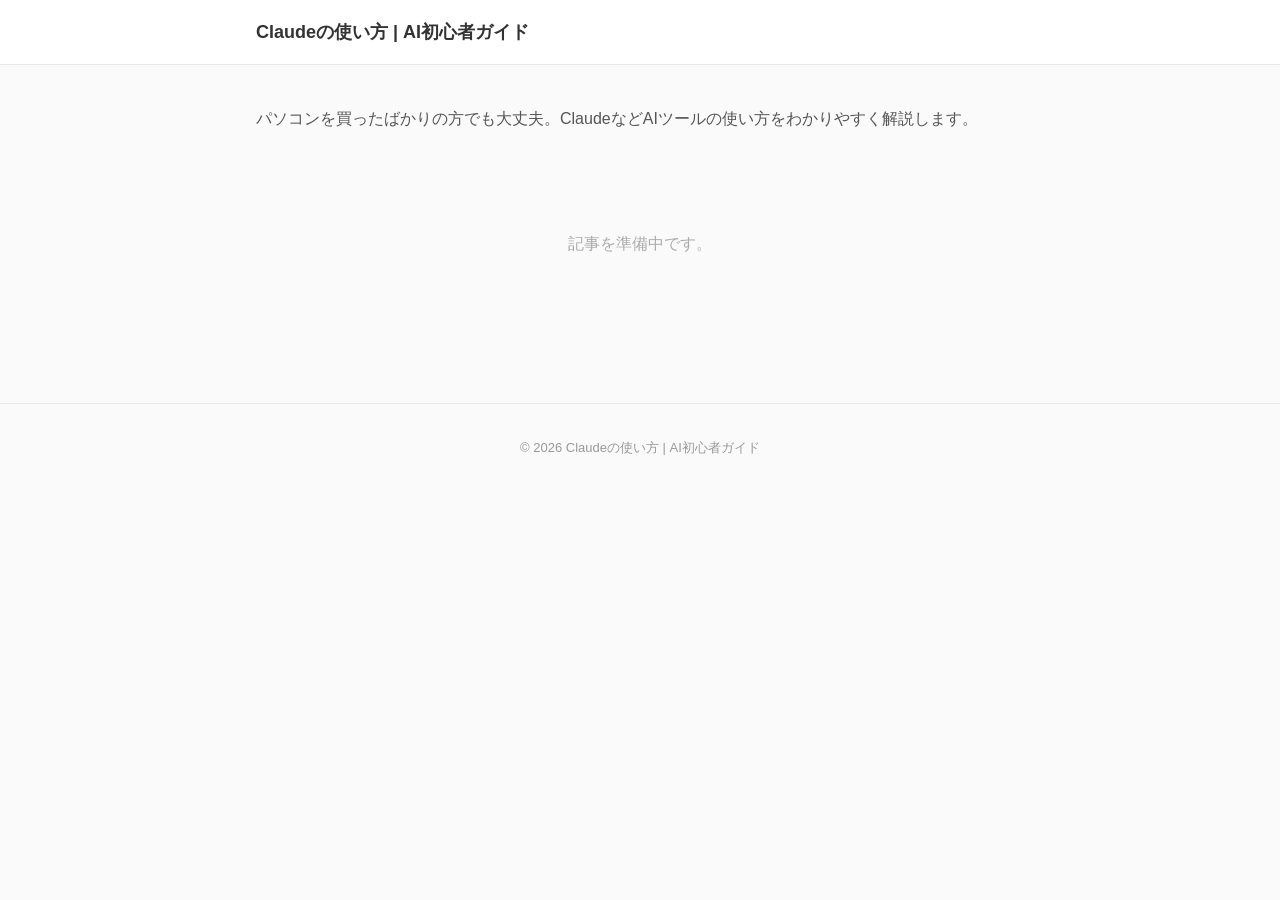
==== docs/index.html @ efa12c84 "いろいろ" ====
<!DOCTYPE html>
<html lang="ja">
<head>
  <meta charset="UTF-8">
  <meta name="viewport" content="width=device-width, initial-scale=1.0">
  <title>Claudeの使い方 | AI初心者ガイド</title>
  <meta name="description" content="昨日パソコンを買った人でもわかる、ClaudeとAIの使い方を解説します。">
  <link rel="stylesheet" href="style.css">
</head>
<body>
  <header>
    <div class="container">
      <h1><a href="index.html">Claudeの使い方 | AI初心者ガイド</a></h1>
    </div>
  </header>
  <main>
    <div class="container">
      <p style="color:#555;margin-bottom:32px;">
        パソコンを買ったばかりの方でも大丈夫。ClaudeなどAIツールの使い方をわかりやすく解説します。
      </p>
      <div class="article-list">
        <p style="text-align:center;padding:64px 0;color:#aaa;">記事を準備中です。</p>
      </div>
    </div>
  </main>
  <footer>
    <p>© 2026 Claudeの使い方 | AI初心者ガイド</p>
  </footer>
</body>
</html>
---- docs/style.css ----
* { box-sizing: border-box; margin: 0; padding: 0; }
body {
  font-family: "Hiragino Sans", "Noto Sans JP", sans-serif;
  font-size: 16px;
  line-height: 1.8;
  color: #333;
  background: #fafafa;
}
.container { max-width: 800px; margin: 0 auto; padding: 0 16px; }
header {
  background: #fff;
  border-bottom: 1px solid #e8e8e8;
  padding: 16px 0;
  position: sticky;
  top: 0;
  z-index: 10;
}
header .container { display: flex; align-items: center; gap: 16px; }
header h1 { font-size: 18px; }
header a { text-decoration: none; color: #333; }
main { padding: 40px 0 80px; }
footer { text-align: center; padding: 32px 0; color: #999; font-size: 13px; border-top: 1px solid #e8e8e8; }

/* 記事一覧 */
.article-list { display: flex; flex-direction: column; gap: 0; }
.article-card {
  background: #fff;
  border-bottom: 1px solid #eeeeee;
  padding: 24px 0;
  display: flex;
  justify-content: space-between;
  align-items: flex-start;
  gap: 16px;
}
.article-card h2 { font-size: 18px; margin-bottom: 8px; line-height: 1.5; }
.article-card h2 a { text-decoration: none; color: #222; }
.article-card h2 a:hover { color: #4a90e2; }
.article-meta { display: flex; gap: 8px; align-items: center; flex-wrap: wrap; margin-top: 8px; }
.article-summary { color: #666; font-size: 14px; margin-top: 6px; }
.tag {
  font-size: 11px;
  background: #f0f8ff;
  color: #4a90e2;
  padding: 2px 8px;
  border-radius: 99px;
}
.date { font-size: 12px; color: #aaa; }
.price-badge {
  background: #ff6b35;
  color: #fff;
  padding: 4px 12px;
  border-radius: 4px;
  font-size: 12px;
  font-weight: bold;
  white-space: nowrap;
  flex-shrink: 0;
}
.free-badge {
  background: #41c9b4;
  color: #fff;
  padding: 4px 12px;
  border-radius: 4px;
  font-size: 12px;
  font-weight: bold;
  white-space: nowrap;
  flex-shrink: 0;
}

/* 記事詳細 */
.article-header { margin-bottom: 32px; }
.article-header h1 { font-size: 26px; line-height: 1.5; margin-bottom: 16px; }
.article-body { background: #fff; padding: 32px; border-radius: 8px; }
.article-body h2 { font-size: 20px; margin: 32px 0 12px; padding-bottom: 8px; border-bottom: 2px solid #f0f0f0; }
.article-body h3 { font-size: 17px; margin: 24px 0 8px; }
.article-body p { margin-bottom: 16px; }
.article-body ul, .article-body ol { padding-left: 24px; margin-bottom: 16px; }
.article-body li { margin-bottom: 6px; }
.article-body strong { font-weight: bold; }
.article-body code {
  background: #f4f4f4;
  padding: 2px 6px;
  border-radius: 3px;
  font-family: monospace;
  font-size: 14px;
}
.paid-wall {
  background: #f9f9f9;
  border: 1px solid #e8e8e8;
  border-radius: 8px;
  padding: 40px 32px;
  text-align: center;
  margin-top: 48px;
}
.paid-wall h3 { font-size: 18px; margin-bottom: 12px; }
.paid-wall p { color: #666; font-size: 14px; margin-bottom: 24px; }
.btn-note {
  display: inline-block;
  background: #41c9b4;
  color: #fff;
  padding: 12px 32px;
  border-radius: 4px;
  text-decoration: none;
  font-weight: bold;
  font-size: 15px;
}
.btn-note:hover { opacity: 0.85; }
.breadcrumb { font-size: 13px; color: #999; margin-bottom: 24px; }
.breadcrumb a { color: #4a90e2; text-decoration: none; }
.back-link { margin-top: 48px; }
.back-link a { color: #4a90e2; text-decoration: none; font-size: 14px; }
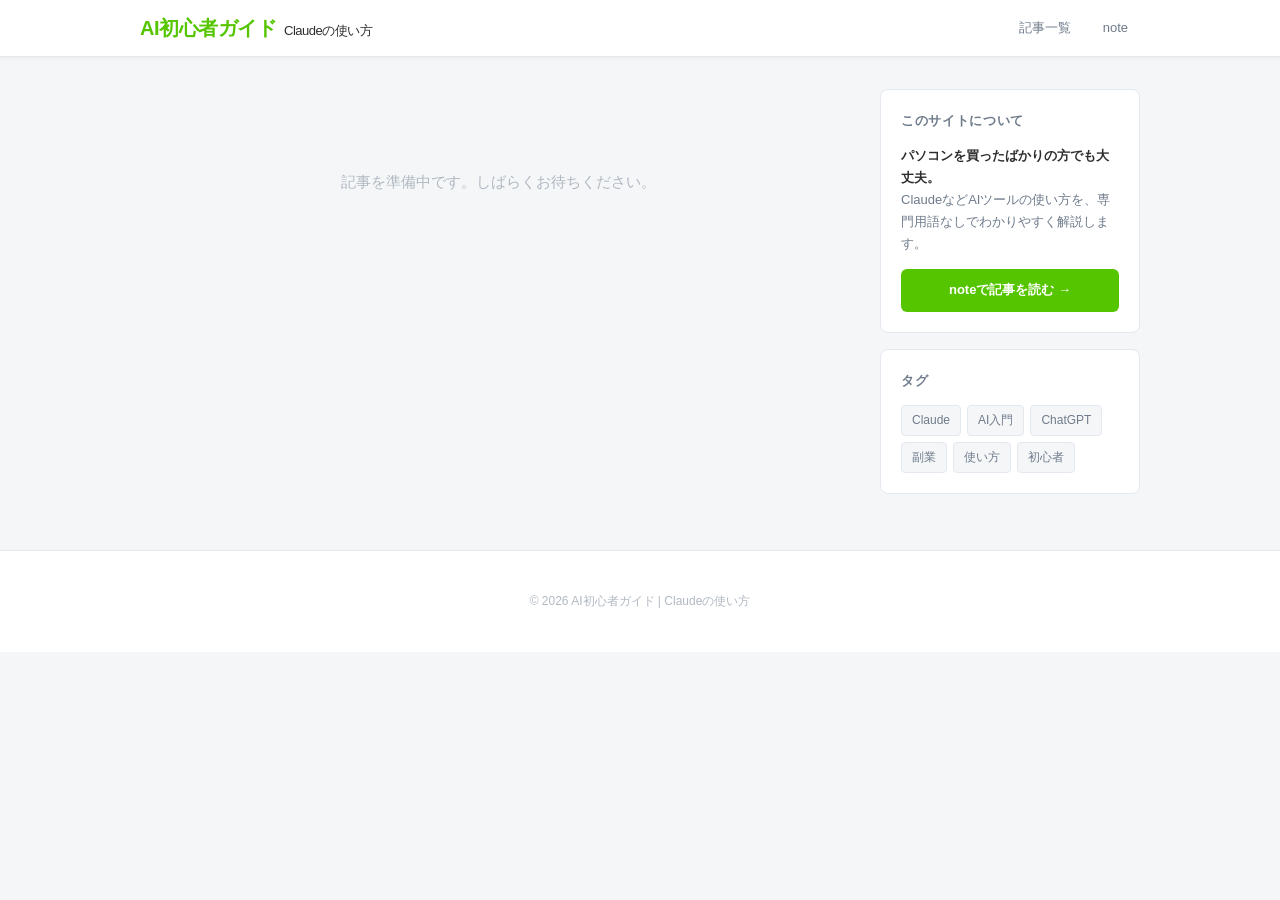
==== commit 1a11fe48: "Redesign UI: Qiita-style with sidebar, green theme, card layout" ====
--- a/docs/index.html
+++ b/docs/index.html
@@ -3,28 +3,48 @@
 <head>
   <meta charset="UTF-8">
   <meta name="viewport" content="width=device-width, initial-scale=1.0">
-  <title>Claudeの使い方 | AI初心者ガイド</title>
-  <meta name="description" content="昨日パソコンを買った人でもわかる、ClaudeとAIの使い方を解説します。">
+  <title>AI初心者ガイド | Claudeの使い方</title>
+  <meta name="description" content="パソコンを買ったばかりの方でもわかる。ClaudeなどAIツールの使い方を解説します。">
   <link rel="stylesheet" href="style.css">
 </head>
 <body>
   <header>
-    <div class="container">
-      <h1><a href="index.html">Claudeの使い方 | AI初心者ガイド</a></h1>
+  <div class="header-inner">
+    <a class="logo" href="index.html">AI初心者ガイド<span>Claudeの使い方</span></a>
+    <nav class="header-nav">
+      <a href="index.html">記事一覧</a>
+      <a href="https://note.com" target="_blank" rel="noopener">note</a>
+    </nav>
+  </div>
+</header>
+  <div class="layout">
+    <main>
+      <div class="article-list">
+        <div class="empty-state"><p>記事を準備中です。しばらくお待ちください。</p></div>
+      </div>
+    </main>
+    <aside class="sidebar">
+  <div class="sidebar-box">
+    <h3>このサイトについて</h3>
+    <p class="about-text">
+      <strong>パソコンを買ったばかりの方でも大丈夫。</strong><br>
+      ClaudeなどAIツールの使い方を、専門用語なしでわかりやすく解説します。
+    </p>
+    <a class="btn-note" href="https://note.com" target="_blank" rel="noopener">noteで記事を読む →</a>
+  </div>
+  <div class="sidebar-box">
+    <h3>タグ</h3>
+    <div class="sidebar-tags">
+      <a class="sidebar-tag" href="#">Claude</a>
+      <a class="sidebar-tag" href="#">AI入門</a>
+      <a class="sidebar-tag" href="#">ChatGPT</a>
+      <a class="sidebar-tag" href="#">副業</a>
+      <a class="sidebar-tag" href="#">使い方</a>
+      <a class="sidebar-tag" href="#">初心者</a>
     </div>
-  </header>
-  <main>
-    <div class="container">
-      <p style="color:#555;margin-bottom:32px;">
-        パソコンを買ったばかりの方でも大丈夫。ClaudeなどAIツールの使い方をわかりやすく解説します。
-      </p>
-      <div class="article-list">
-        <p style="text-align:center;padding:64px 0;color:#aaa;">記事を準備中です。</p>
-      </div>
-    </div>
-  </main>
-  <footer>
-    <p>© 2026 Claudeの使い方 | AI初心者ガイド</p>
-  </footer>
+  </div>
+</aside>
+  </div>
+  <footer><p>© 2026 AI初心者ガイド | Claudeの使い方</p></footer>
 </body>
 </html>
--- a/docs/style.css
+++ b/docs/style.css
@@ -1,111 +1,214 @@
 
 * { box-sizing: border-box; margin: 0; padding: 0; }
+:root {
+  --green: #55c500;
+  --green-dark: #3d9400;
+  --text: #2d2d2d;
+  --text-sub: #6f7b8b;
+  --border: #e4e9f0;
+  --bg: #f4f6f8;
+  --white: #fff;
+  --tag-bg: #e9f7e0;
+  --tag-color: #3d9400;
+}
 body {
-  font-family: "Hiragino Sans", "Noto Sans JP", sans-serif;
-  font-size: 16px;
-  line-height: 1.8;
-  color: #333;
-  background: #fafafa;
-}
-.container { max-width: 800px; margin: 0 auto; padding: 0 16px; }
+  font-family: "Hiragino Sans", "Noto Sans JP", "Helvetica Neue", sans-serif;
+  font-size: 15px;
+  line-height: 1.75;
+  color: var(--text);
+  background: var(--bg);
+}
+a { text-decoration: none; color: inherit; }
+
+/* ヘッダー */
 header {
-  background: #fff;
-  border-bottom: 1px solid #e8e8e8;
-  padding: 16px 0;
+  background: var(--white);
+  border-bottom: 1px solid var(--border);
   position: sticky;
   top: 0;
-  z-index: 10;
-}
-header .container { display: flex; align-items: center; gap: 16px; }
-header h1 { font-size: 18px; }
-header a { text-decoration: none; color: #333; }
-main { padding: 40px 0 80px; }
-footer { text-align: center; padding: 32px 0; color: #999; font-size: 13px; border-top: 1px solid #e8e8e8; }
-
-/* 記事一覧 */
-.article-list { display: flex; flex-direction: column; gap: 0; }
+  z-index: 100;
+  box-shadow: 0 1px 4px rgba(0,0,0,.05);
+}
+.header-inner {
+  max-width: 1040px;
+  margin: 0 auto;
+  padding: 0 20px;
+  height: 56px;
+  display: flex;
+  align-items: center;
+  gap: 12px;
+}
+.logo {
+  font-size: 20px;
+  font-weight: 700;
+  color: var(--green);
+  letter-spacing: -.5px;
+  white-space: nowrap;
+}
+.logo span { color: var(--text); font-weight: 400; font-size: 13px; margin-left: 8px; }
+.header-nav { margin-left: auto; display: flex; gap: 8px; align-items: center; }
+.header-nav a {
+  font-size: 13px;
+  color: var(--text-sub);
+  padding: 6px 12px;
+  border-radius: 4px;
+  transition: background .15s;
+}
+.header-nav a:hover { background: var(--bg); color: var(--text); }
+
+/* レイアウト */
+.layout {
+  max-width: 1040px;
+  margin: 32px auto;
+  padding: 0 20px;
+  display: grid;
+  grid-template-columns: 1fr 260px;
+  gap: 24px;
+  align-items: start;
+}
+@media (max-width: 768px) {
+  .layout { grid-template-columns: 1fr; }
+  .sidebar { display: none; }
+}
+
+/* 記事カード */
+.article-list { display: flex; flex-direction: column; gap: 12px; }
 .article-card {
-  background: #fff;
-  border-bottom: 1px solid #eeeeee;
-  padding: 24px 0;
-  display: flex;
-  justify-content: space-between;
-  align-items: flex-start;
-  gap: 16px;
-}
-.article-card h2 { font-size: 18px; margin-bottom: 8px; line-height: 1.5; }
-.article-card h2 a { text-decoration: none; color: #222; }
-.article-card h2 a:hover { color: #4a90e2; }
-.article-meta { display: flex; gap: 8px; align-items: center; flex-wrap: wrap; margin-top: 8px; }
-.article-summary { color: #666; font-size: 14px; margin-top: 6px; }
+  background: var(--white);
+  border-radius: 8px;
+  border: 1px solid var(--border);
+  padding: 20px 24px;
+  transition: box-shadow .15s;
+}
+.article-card:hover { box-shadow: 0 4px 16px rgba(0,0,0,.08); }
+.card-tags { display: flex; gap: 6px; flex-wrap: wrap; margin-bottom: 10px; }
 .tag {
   font-size: 11px;
-  background: #f0f8ff;
-  color: #4a90e2;
-  padding: 2px 8px;
+  background: var(--tag-bg);
+  color: var(--tag-color);
+  padding: 2px 10px;
   border-radius: 99px;
-}
-.date { font-size: 12px; color: #aaa; }
+  font-weight: 600;
+  letter-spacing: .02em;
+}
+.article-card h2 { font-size: 17px; font-weight: 700; line-height: 1.5; margin-bottom: 8px; }
+.article-card h2 a:hover { color: var(--green); }
+.article-summary { font-size: 13px; color: var(--text-sub); line-height: 1.7; margin-bottom: 14px; display: -webkit-box; -webkit-line-clamp: 2; -webkit-box-orient: vertical; overflow: hidden; }
+.card-footer { display: flex; align-items: center; justify-content: space-between; }
+.card-meta { display: flex; align-items: center; gap: 12px; }
+.date { font-size: 12px; color: #b0b8c1; }
+.card-stats { display: flex; gap: 12px; }
+.stat { font-size: 12px; color: var(--text-sub); display: flex; align-items: center; gap: 4px; }
+.stat svg { width: 14px; height: 14px; fill: currentColor; opacity: .6; }
 .price-badge {
-  background: #ff6b35;
+  font-size: 11px; font-weight: 700;
+  background: #fff3f0; color: #e05a00;
+  padding: 3px 10px; border-radius: 4px;
+  border: 1px solid #ffd4bc;
+}
+.free-badge {
+  font-size: 11px; font-weight: 700;
+  background: #f0fbf5; color: var(--green-dark);
+  padding: 3px 10px; border-radius: 4px;
+  border: 1px solid #b8e6c8;
+}
+
+/* サイドバー */
+.sidebar { position: sticky; top: 76px; }
+.sidebar-box {
+  background: var(--white);
+  border: 1px solid var(--border);
+  border-radius: 8px;
+  padding: 20px;
+  margin-bottom: 16px;
+}
+.sidebar-box h3 { font-size: 13px; font-weight: 700; color: var(--text-sub); margin-bottom: 12px; text-transform: uppercase; letter-spacing: .05em; }
+.sidebar-tags { display: flex; flex-wrap: wrap; gap: 6px; }
+.sidebar-tag {
+  font-size: 12px;
+  background: var(--bg);
+  color: var(--text-sub);
+  padding: 4px 10px;
+  border-radius: 4px;
+  border: 1px solid var(--border);
+  transition: all .15s;
+}
+.sidebar-tag:hover { background: var(--tag-bg); color: var(--tag-color); border-color: #b8e6c8; }
+.about-text { font-size: 13px; color: var(--text-sub); line-height: 1.7; }
+.about-text strong { color: var(--text); }
+.btn-note {
+  display: block;
+  text-align: center;
+  background: var(--green);
   color: #fff;
-  padding: 4px 12px;
-  border-radius: 4px;
-  font-size: 12px;
-  font-weight: bold;
-  white-space: nowrap;
-  flex-shrink: 0;
-}
-.free-badge {
-  background: #41c9b4;
-  color: #fff;
-  padding: 4px 12px;
-  border-radius: 4px;
-  font-size: 12px;
-  font-weight: bold;
-  white-space: nowrap;
-  flex-shrink: 0;
-}
+  padding: 10px 16px;
+  border-radius: 6px;
+  font-size: 13px;
+  font-weight: 700;
+  margin-top: 14px;
+  transition: background .15s;
+}
+.btn-note:hover { background: var(--green-dark); }
 
 /* 記事詳細 */
-.article-header { margin-bottom: 32px; }
-.article-header h1 { font-size: 26px; line-height: 1.5; margin-bottom: 16px; }
-.article-body { background: #fff; padding: 32px; border-radius: 8px; }
-.article-body h2 { font-size: 20px; margin: 32px 0 12px; padding-bottom: 8px; border-bottom: 2px solid #f0f0f0; }
-.article-body h3 { font-size: 17px; margin: 24px 0 8px; }
-.article-body p { margin-bottom: 16px; }
-.article-body ul, .article-body ol { padding-left: 24px; margin-bottom: 16px; }
-.article-body li { margin-bottom: 6px; }
-.article-body strong { font-weight: bold; }
-.article-body code {
-  background: #f4f4f4;
-  padding: 2px 6px;
-  border-radius: 3px;
-  font-family: monospace;
-  font-size: 14px;
-}
+.article-detail-layout {
+  max-width: 1040px;
+  margin: 32px auto;
+  padding: 0 20px;
+  display: grid;
+  grid-template-columns: 1fr 260px;
+  gap: 24px;
+  align-items: start;
+}
+@media (max-width: 768px) { .article-detail-layout { grid-template-columns: 1fr; } }
+.article-detail-main {}
+.article-header-card {
+  background: var(--white);
+  border: 1px solid var(--border);
+  border-radius: 8px;
+  padding: 32px 40px 24px;
+  margin-bottom: 16px;
+}
+.article-header-card .card-tags { margin-bottom: 14px; }
+.article-header-card h1 { font-size: 26px; font-weight: 700; line-height: 1.5; margin-bottom: 16px; }
+.article-header-card .card-meta { display: flex; gap: 16px; align-items: center; }
+.article-body {
+  background: var(--white);
+  border: 1px solid var(--border);
+  border-radius: 8px;
+  padding: 40px;
+}
+.article-body h2 { font-size: 20px; font-weight: 700; margin: 36px 0 14px; padding: 12px 16px; background: #f6fff0; border-left: 4px solid var(--green); border-radius: 0 4px 4px 0; }
+.article-body h3 { font-size: 17px; font-weight: 700; margin: 28px 0 10px; color: var(--text); }
+.article-body p { margin-bottom: 18px; }
+.article-body ul, .article-body ol { padding-left: 24px; margin-bottom: 18px; }
+.article-body li { margin-bottom: 8px; }
+.article-body strong { font-weight: 700; color: #1a1a1a; }
+.article-body code { background: #f0f4f8; padding: 2px 7px; border-radius: 4px; font-family: "SFMono-Regular", Consolas, monospace; font-size: 13px; color: #d6336c; }
+.article-body pre { background: #1e2433; border-radius: 8px; padding: 20px 24px; margin-bottom: 18px; overflow-x: auto; }
+.article-body pre code { background: none; color: #e2e8f0; font-size: 13px; padding: 0; }
 .paid-wall {
-  background: #f9f9f9;
-  border: 1px solid #e8e8e8;
-  border-radius: 8px;
-  padding: 40px 32px;
+  background: linear-gradient(135deg, #f6fff0, #e9f7e0);
+  border: 1px solid #b8e6c8;
+  border-radius: 8px;
+  padding: 48px 40px;
   text-align: center;
   margin-top: 48px;
 }
-.paid-wall h3 { font-size: 18px; margin-bottom: 12px; }
-.paid-wall p { color: #666; font-size: 14px; margin-bottom: 24px; }
-.btn-note {
-  display: inline-block;
-  background: #41c9b4;
-  color: #fff;
-  padding: 12px 32px;
-  border-radius: 4px;
-  text-decoration: none;
-  font-weight: bold;
-  font-size: 15px;
-}
-.btn-note:hover { opacity: 0.85; }
-.breadcrumb { font-size: 13px; color: #999; margin-bottom: 24px; }
-.breadcrumb a { color: #4a90e2; text-decoration: none; }
-.back-link { margin-top: 48px; }
-.back-link a { color: #4a90e2; text-decoration: none; font-size: 14px; }
+.paid-wall h3 { font-size: 20px; font-weight: 700; margin-bottom: 10px; }
+.paid-wall p { color: var(--text-sub); font-size: 14px; margin-bottom: 24px; }
+
+/* フッター */
+footer { text-align: center; padding: 40px 0; color: #b0b8c1; font-size: 12px; border-top: 1px solid var(--border); background: var(--white); margin-top: 40px; }
+
+/* パンくず */
+.breadcrumb { font-size: 13px; color: var(--text-sub); margin-bottom: 20px; }
+.breadcrumb a { color: var(--green-dark); }
+.breadcrumb a:hover { text-decoration: underline; }
+.back-link { margin-top: 24px; }
+.back-link a { color: var(--green-dark); font-size: 14px; display: inline-flex; align-items: center; gap: 4px; }
+.back-link a:hover { text-decoration: underline; }
+
+/* 空状態 */
+.empty-state { text-align: center; padding: 80px 0; color: #b0b8c1; }
+.empty-state p { font-size: 15px; }
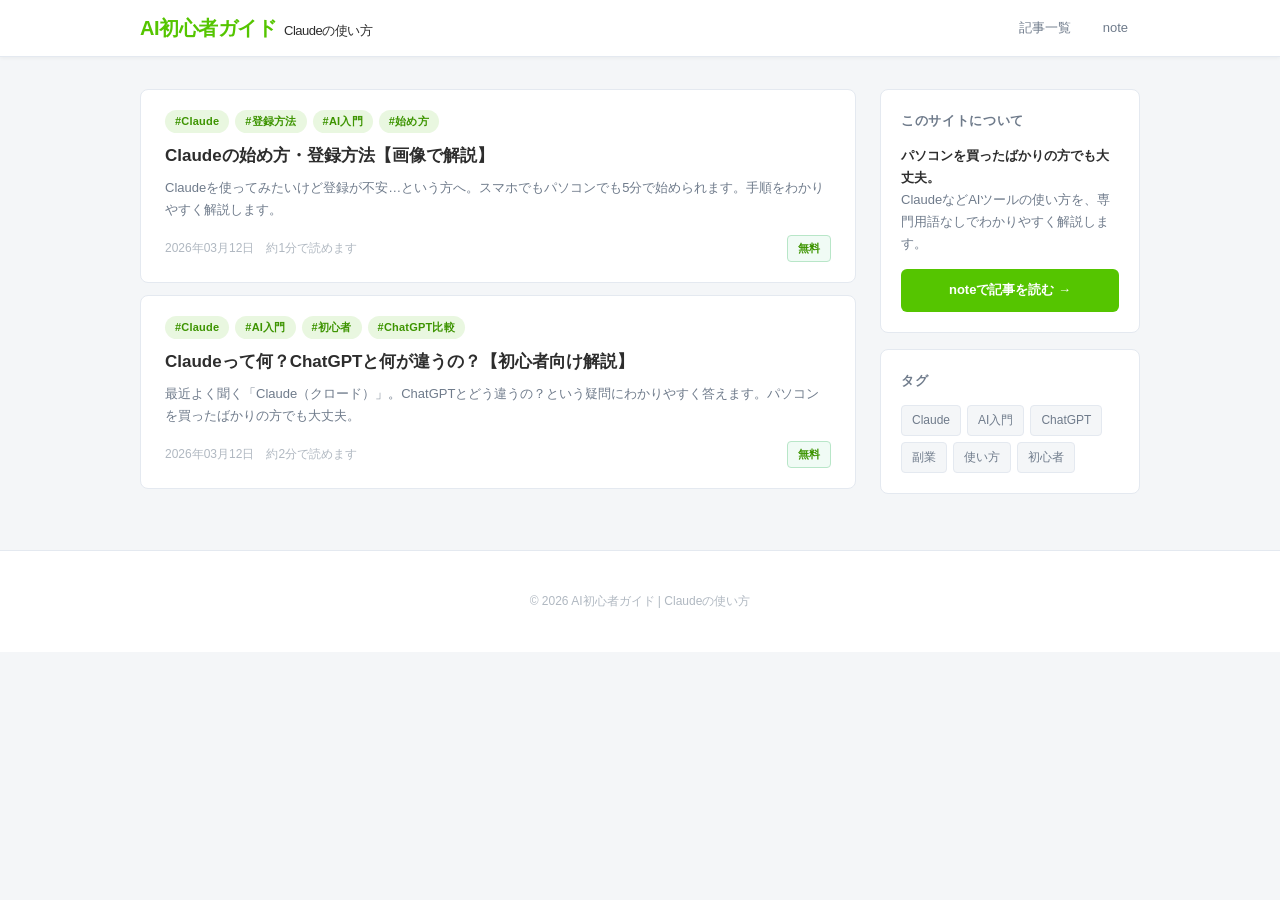
==== commit 8e39b2e5: "Add 2 test articles and update UI" ====
--- a/docs/index.html
+++ b/docs/index.html
@@ -20,7 +20,35 @@
   <div class="layout">
     <main>
       <div class="article-list">
-        <div class="empty-state"><p>記事を準備中です。しばらくお待ちください。</p></div>
+        
+<div class="article-card">
+  <div class="card-tags"><span class="tag">#Claude</span><span class="tag">#登録方法</span><span class="tag">#AI入門</span><span class="tag">#始め方</span></div>
+  <h2><a href="articles/20260312_Claude______2.html">Claudeの始め方・登録方法【画像で解説】</a></h2>
+  <p class="article-summary">Claudeを使ってみたいけど登録が不安…という方へ。スマホでもパソコンでも5分で始められます。手順をわかりやすく解説します。</p>
+  <div class="card-footer">
+    <div class="card-meta">
+      <span class="date">2026年03月12日</span>
+      <span class="date">約1分で読めます</span>
+    </div>
+    <div class="card-stats">
+      <span class="free-badge">無料</span>
+    </div>
+  </div>
+</div>
+<div class="article-card">
+  <div class="card-tags"><span class="tag">#Claude</span><span class="tag">#AI入門</span><span class="tag">#初心者</span><span class="tag">#ChatGPT比較</span></div>
+  <h2><a href="articles/20260312_Claude_____.html">Claudeって何？ChatGPTと何が違うの？【初心者向け解説】</a></h2>
+  <p class="article-summary">最近よく聞く「Claude（クロード）」。ChatGPTとどう違うの？という疑問にわかりやすく答えます。パソコンを買ったばかりの方でも大丈夫。</p>
+  <div class="card-footer">
+    <div class="card-meta">
+      <span class="date">2026年03月12日</span>
+      <span class="date">約2分で読めます</span>
+    </div>
+    <div class="card-stats">
+      <span class="free-badge">無料</span>
+    </div>
+  </div>
+</div>
       </div>
     </main>
     <aside class="sidebar">
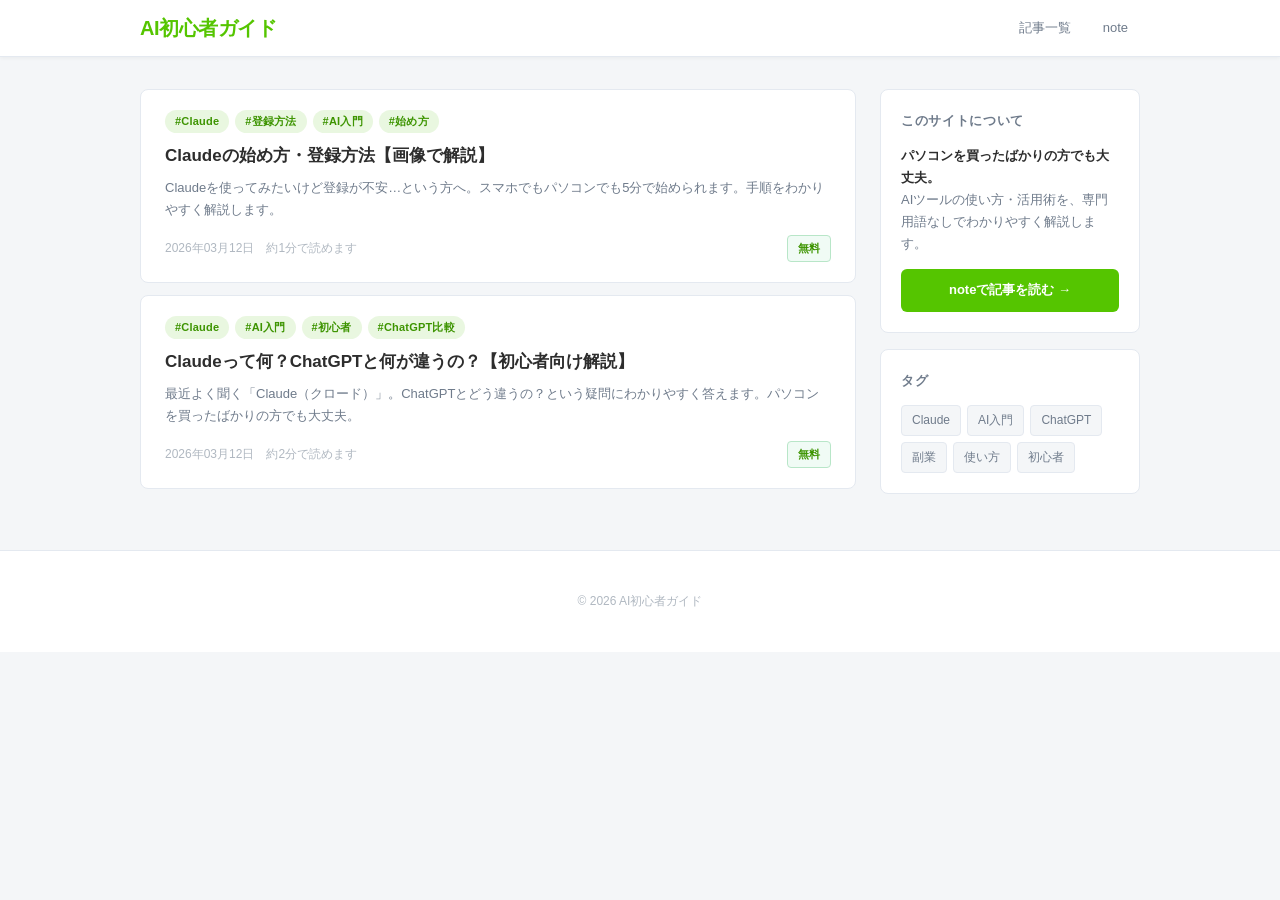
==== commit 9063255e: "Remove Claude-specific branding, rename to AI初心者ガイド" ====
--- a/docs/index.html
+++ b/docs/index.html
@@ -3,14 +3,14 @@
 <head>
   <meta charset="UTF-8">
   <meta name="viewport" content="width=device-width, initial-scale=1.0">
-  <title>AI初心者ガイド | Claudeの使い方</title>
-  <meta name="description" content="パソコンを買ったばかりの方でもわかる。ClaudeなどAIツールの使い方を解説します。">
+  <title>AI初心者ガイド</title>
+  <meta name="description" content="パソコンを買ったばかりの方でもわかる。AIツールの使い方をわかりやすく解説します。">
   <link rel="stylesheet" href="style.css">
 </head>
 <body>
   <header>
   <div class="header-inner">
-    <a class="logo" href="index.html">AI初心者ガイド<span>Claudeの使い方</span></a>
+    <a class="logo" href="index.html">AI初心者ガイド</a>
     <nav class="header-nav">
       <a href="index.html">記事一覧</a>
       <a href="https://note.com" target="_blank" rel="noopener">note</a>
@@ -56,7 +56,7 @@
     <h3>このサイトについて</h3>
     <p class="about-text">
       <strong>パソコンを買ったばかりの方でも大丈夫。</strong><br>
-      ClaudeなどAIツールの使い方を、専門用語なしでわかりやすく解説します。
+      AIツールの使い方・活用術を、専門用語なしでわかりやすく解説します。
     </p>
     <a class="btn-note" href="https://note.com" target="_blank" rel="noopener">noteで記事を読む →</a>
   </div>
@@ -73,6 +73,6 @@
   </div>
 </aside>
   </div>
-  <footer><p>© 2026 AI初心者ガイド | Claudeの使い方</p></footer>
+  <footer><p>© 2026 AI初心者ガイド</p></footer>
 </body>
 </html>
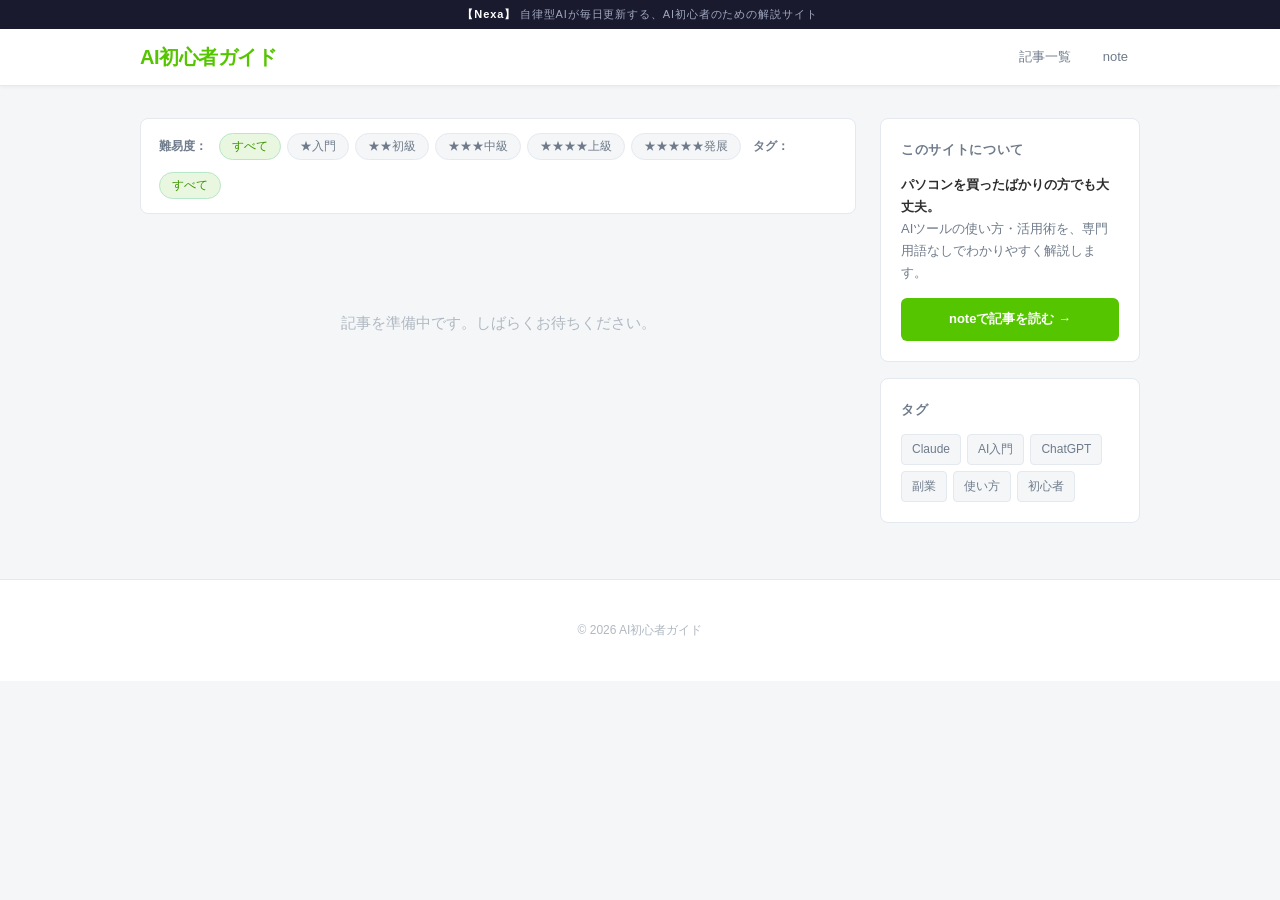
==== commit 26c0920f: "検索SEO" ====
--- a/docs/index.html
+++ b/docs/index.html
@@ -3,52 +3,56 @@
 <head>
   <meta charset="UTF-8">
   <meta name="viewport" content="width=device-width, initial-scale=1.0">
-  <title>AI初心者ガイド</title>
-  <meta name="description" content="パソコンを買ったばかりの方でもわかる。AIツールの使い方をわかりやすく解説します。">
+  <title>AI初心者ガイド | AIツールの使い方をわかりやすく解説</title>
+  <meta name="description" content="パソコンを買ったばかりの方でもわかる。Claude・ChatGPT・GeminiなどのAIツールの使い方をわかりやすく解説します。">
+  <meta name="keywords" content="AI初心者, 人工知能 使い方, Claude, ChatGPT, 生成AI, AI活用術, プロンプト入門, 副業 AI">
+  <link rel="canonical" href="https://nexa.nexaworks-jp.workers.dev/index.html">
+  <!-- OGP -->
+  <meta property="og:type" content="website">
+  <meta property="og:title" content="AI初心者ガイド | AIツールの使い方をわかりやすく解説">
+  <meta property="og:description" content="パソコンを買ったばかりの方でもわかる。Claude・ChatGPT・GeminiなどのAIツールの使い方をわかりやすく解説します。">
+  <meta property="og:url" content="https://nexa.nexaworks-jp.workers.dev/index.html">
+  <meta property="og:site_name" content="AI初心者ガイド">
+  <meta property="og:locale" content="ja_JP">
+  <!-- Twitter Card -->
+  <meta name="twitter:card" content="summary">
+  <meta name="twitter:title" content="AI初心者ガイド">
+  <meta name="twitter:description" content="パソコンを買ったばかりの方でもわかる。Claude・ChatGPT・GeminiなどのAIツールの使い方をわかりやすく解説します。">
+  <!-- JSON-LD -->
+  <script type="application/ld+json">{"@context": "https://schema.org", "@type": "WebSite", "name": "AI初心者ガイド", "url": "https://nexa.nexaworks-jp.workers.dev", "description": "パソコンを買ったばかりの方でもわかる。Claude・ChatGPT・GeminiなどのAIツールの使い方をわかりやすく解説します。", "inLanguage": "ja", "potentialAction": {"@type": "SearchAction", "target": "https://nexa.nexaworks-jp.workers.dev/index.html?q={search_term_string}", "query-input": "required name=search_term_string"}}</script>
   <link rel="stylesheet" href="style.css">
 </head>
 <body>
-  <header>
+  <div class="nexa-banner"><strong>【Nexa】</strong> 自律型AIが毎日更新する、AI初心者のための解説サイト</div>
+<header>
   <div class="header-inner">
     <a class="logo" href="index.html">AI初心者ガイド</a>
     <nav class="header-nav">
       <a href="index.html">記事一覧</a>
-      <a href="https://note.com" target="_blank" rel="noopener">note</a>
+      <a href="https://note.com/youth_waster" target="_blank" rel="noopener">note</a>
     </nav>
   </div>
 </header>
   <div class="layout">
     <main>
-      <div class="article-list">
-        
-<div class="article-card">
-  <div class="card-tags"><span class="tag">#Claude</span><span class="tag">#登録方法</span><span class="tag">#AI入門</span><span class="tag">#始め方</span></div>
-  <h2><a href="articles/20260312_Claude______2.html">Claudeの始め方・登録方法【画像で解説】</a></h2>
-  <p class="article-summary">Claudeを使ってみたいけど登録が不安…という方へ。スマホでもパソコンでも5分で始められます。手順をわかりやすく解説します。</p>
-  <div class="card-footer">
-    <div class="card-meta">
-      <span class="date">2026年03月12日</span>
-      <span class="date">約1分で読めます</span>
-    </div>
-    <div class="card-stats">
-      <span class="free-badge">無料</span>
-    </div>
-  </div>
-</div>
-<div class="article-card">
-  <div class="card-tags"><span class="tag">#Claude</span><span class="tag">#AI入門</span><span class="tag">#初心者</span><span class="tag">#ChatGPT比較</span></div>
-  <h2><a href="articles/20260312_Claude_____.html">Claudeって何？ChatGPTと何が違うの？【初心者向け解説】</a></h2>
-  <p class="article-summary">最近よく聞く「Claude（クロード）」。ChatGPTとどう違うの？という疑問にわかりやすく答えます。パソコンを買ったばかりの方でも大丈夫。</p>
-  <div class="card-footer">
-    <div class="card-meta">
-      <span class="date">2026年03月12日</span>
-      <span class="date">約2分で読めます</span>
-    </div>
-    <div class="card-stats">
-      <span class="free-badge">無料</span>
-    </div>
-  </div>
-</div>
+      <div class="filter-bar">
+        <label>難易度：</label>
+        <div class="filter-group" id="diff-filters">
+          <button class="filter-btn active" data-diff="0">すべて</button>
+          <button class="filter-btn" data-diff="1">★入門</button>
+          <button class="filter-btn" data-diff="2">★★初級</button>
+          <button class="filter-btn" data-diff="3">★★★中級</button>
+          <button class="filter-btn" data-diff="4">★★★★上級</button>
+          <button class="filter-btn" data-diff="5">★★★★★発展</button>
+        </div>
+        <label>タグ：</label>
+        <div class="filter-group" id="tag-filters">
+          <button class="filter-btn active" data-tag="">すべて</button>
+          
+        </div>
+      </div>
+      <div class="article-list" id="article-list">
+        <div class="empty-state"><p>記事を準備中です。しばらくお待ちください。</p></div>
       </div>
     </main>
     <aside class="sidebar">
@@ -58,21 +62,72 @@
       <strong>パソコンを買ったばかりの方でも大丈夫。</strong><br>
       AIツールの使い方・活用術を、専門用語なしでわかりやすく解説します。
     </p>
-    <a class="btn-note" href="https://note.com" target="_blank" rel="noopener">noteで記事を読む →</a>
+    <a class="btn-note" href="https://note.com/youth_waster" target="_blank" rel="noopener">noteで記事を読む →</a>
   </div>
   <div class="sidebar-box">
     <h3>タグ</h3>
-    <div class="sidebar-tags">
-      <a class="sidebar-tag" href="#">Claude</a>
-      <a class="sidebar-tag" href="#">AI入門</a>
-      <a class="sidebar-tag" href="#">ChatGPT</a>
-      <a class="sidebar-tag" href="#">副業</a>
-      <a class="sidebar-tag" href="#">使い方</a>
-      <a class="sidebar-tag" href="#">初心者</a>
+    <div class="sidebar-tags" id="sidebar-tag-filters">
+      <span class="sidebar-tag">Claude</span><span class="sidebar-tag">AI入門</span><span class="sidebar-tag">ChatGPT</span><span class="sidebar-tag">副業</span><span class="sidebar-tag">使い方</span><span class="sidebar-tag">初心者</span>
     </div>
   </div>
 </aside>
   </div>
   <footer><p>© 2026 AI初心者ガイド</p></footer>
+  <script>
+document.querySelectorAll('pre').forEach(function(pre) {
+  var wrapper = document.createElement('div');
+  wrapper.className = 'code-wrapper';
+  pre.parentNode.insertBefore(wrapper, pre);
+  wrapper.appendChild(pre);
+  var btn = document.createElement('button');
+  btn.className = 'copy-btn';
+  btn.textContent = 'コピー';
+  wrapper.appendChild(btn);
+  btn.addEventListener('click', function() {
+    var code = pre.querySelector('code') ? pre.querySelector('code').innerText : pre.innerText;
+    navigator.clipboard.writeText(code).then(function() {
+      btn.textContent = 'コピー済み';
+      btn.classList.add('copied');
+      setTimeout(function() { btn.textContent = 'コピー'; btn.classList.remove('copied'); }, 2000);
+    });
+  });
+});
+var activeDiff = 0, activeTag = '';
+function applyFilter() {
+  document.querySelectorAll('#article-list .article-card').forEach(function(card) {
+    var diff = parseInt(card.dataset.difficulty || '1');
+    var tags = card.dataset.tags || '';
+    var diffOk = activeDiff === 0 || diff === activeDiff;
+    var tagOk = activeTag === '' || tags.split(' ').indexOf(activeTag) >= 0;
+    card.classList.toggle('hidden', !(diffOk && tagOk));
+  });
+}
+function setTagFilter(tag) {
+  activeTag = tag;
+  document.querySelectorAll('#tag-filters .filter-btn, #sidebar-tag-filters .filter-btn').forEach(function(b) {
+    b.classList.toggle('active', b.dataset.tag === tag);
+  });
+  var allBtn = document.querySelector('#tag-filters .filter-btn[data-tag=""]');
+  if (allBtn) allBtn.classList.toggle('active', tag === '');
+  applyFilter();
+}
+document.querySelectorAll('#diff-filters .filter-btn').forEach(function(btn) {
+  btn.addEventListener('click', function() {
+    activeDiff = parseInt(this.dataset.diff);
+    document.querySelectorAll('#diff-filters .filter-btn').forEach(function(b) { b.classList.remove('active'); });
+    this.classList.add('active');
+    applyFilter();
+  });
+});
+document.querySelectorAll('#tag-filters .filter-btn').forEach(function(btn) {
+  btn.addEventListener('click', function() { setTagFilter(this.dataset.tag); });
+});
+document.querySelectorAll('#sidebar-tag-filters .filter-btn').forEach(function(btn) {
+  btn.addEventListener('click', function() { setTagFilter(this.dataset.tag); });
+});
+document.querySelectorAll('#article-list .tag').forEach(function(tag) {
+  tag.addEventListener('click', function() { setTagFilter(this.dataset.tag); });
+});
+</script>
 </body>
 </html>
--- a/docs/style.css
+++ b/docs/style.css
@@ -134,6 +134,8 @@
   transition: all .15s;
 }
 .sidebar-tag:hover { background: var(--tag-bg); color: var(--tag-color); border-color: #b8e6c8; }
+.tag { cursor: pointer; }
+.tag:hover { opacity: .75; }
 .about-text { font-size: 13px; color: var(--text-sub); line-height: 1.7; }
 .about-text strong { color: var(--text); }
 .btn-note {
@@ -198,6 +200,53 @@
 .paid-wall h3 { font-size: 20px; font-weight: 700; margin-bottom: 10px; }
 .paid-wall p { color: var(--text-sub); font-size: 14px; margin-bottom: 24px; }
 
+/* Nexaバナー */
+.nexa-banner {
+  background: #1a1a2e;
+  color: #a0a8c0;
+  text-align: center;
+  font-size: 11px;
+  padding: 5px;
+  letter-spacing: .08em;
+}
+.nexa-banner strong { color: #fff; }
+
+/* 難易度 */
+.difficulty { display: flex; align-items: center; gap: 4px; }
+.difficulty-stars { color: #f5a623; font-size: 13px; letter-spacing: -1px; }
+.difficulty-label { font-size: 11px; color: var(--text-sub); }
+
+/* フィルターバー */
+.filter-bar {
+  background: var(--white);
+  border: 1px solid var(--border);
+  border-radius: 8px;
+  padding: 14px 18px;
+  margin-bottom: 16px;
+  display: flex;
+  flex-wrap: wrap;
+  gap: 12px;
+  align-items: center;
+}
+.filter-bar label { font-size: 12px; font-weight: 700; color: var(--text-sub); white-space: nowrap; }
+.filter-group { display: flex; flex-wrap: wrap; gap: 6px; }
+.filter-btn {
+  font-size: 12px;
+  padding: 4px 12px;
+  border-radius: 99px;
+  border: 1px solid var(--border);
+  background: var(--bg);
+  color: var(--text-sub);
+  cursor: pointer;
+  transition: all .15s;
+}
+.filter-btn:hover, .filter-btn.active {
+  background: var(--tag-bg);
+  color: var(--tag-color);
+  border-color: #b8e6c8;
+}
+.article-card.hidden { display: none; }
+
 /* フッター */
 footer { text-align: center; padding: 40px 0; color: #b0b8c1; font-size: 12px; border-top: 1px solid var(--border); background: var(--white); margin-top: 40px; }
 
@@ -212,3 +261,52 @@
 /* 空状態 */
 .empty-state { text-align: center; padding: 80px 0; color: #b0b8c1; }
 .empty-state p { font-size: 15px; }
+
+/* 内部リンクカード */
+.related-card {
+  display: flex;
+  align-items: center;
+  gap: 14px;
+  background: #f6fff0;
+  border: 1px solid #b8e6c8;
+  border-left: 4px solid var(--green);
+  border-radius: 8px;
+  padding: 14px 18px;
+  margin: 28px 0;
+  text-decoration: none;
+  transition: box-shadow .15s;
+}
+.related-card:hover { box-shadow: 0 4px 12px rgba(85,197,0,.15); }
+.related-card-label {
+  font-size: 11px;
+  font-weight: 700;
+  color: var(--green-dark);
+  white-space: nowrap;
+}
+.related-card-title {
+  font-size: 14px;
+  font-weight: 600;
+  color: var(--text);
+  line-height: 1.4;
+}
+.related-card-arrow { margin-left: auto; color: var(--green); font-size: 18px; flex-shrink: 0; }
+
+/* コードブロック */
+.code-wrapper { position: relative; margin-bottom: 20px; }
+.code-wrapper pre { margin-bottom: 0; }
+.copy-btn {
+  position: absolute;
+  top: 10px;
+  right: 10px;
+  background: rgba(255,255,255,.12);
+  border: 1px solid rgba(255,255,255,.2);
+  color: #cdd6f4;
+  font-size: 11px;
+  padding: 4px 10px;
+  border-radius: 4px;
+  cursor: pointer;
+  transition: background .15s;
+  font-family: sans-serif;
+}
+.copy-btn:hover { background: rgba(255,255,255,.22); }
+.copy-btn.copied { color: #a6e3a1; border-color: #a6e3a1; }
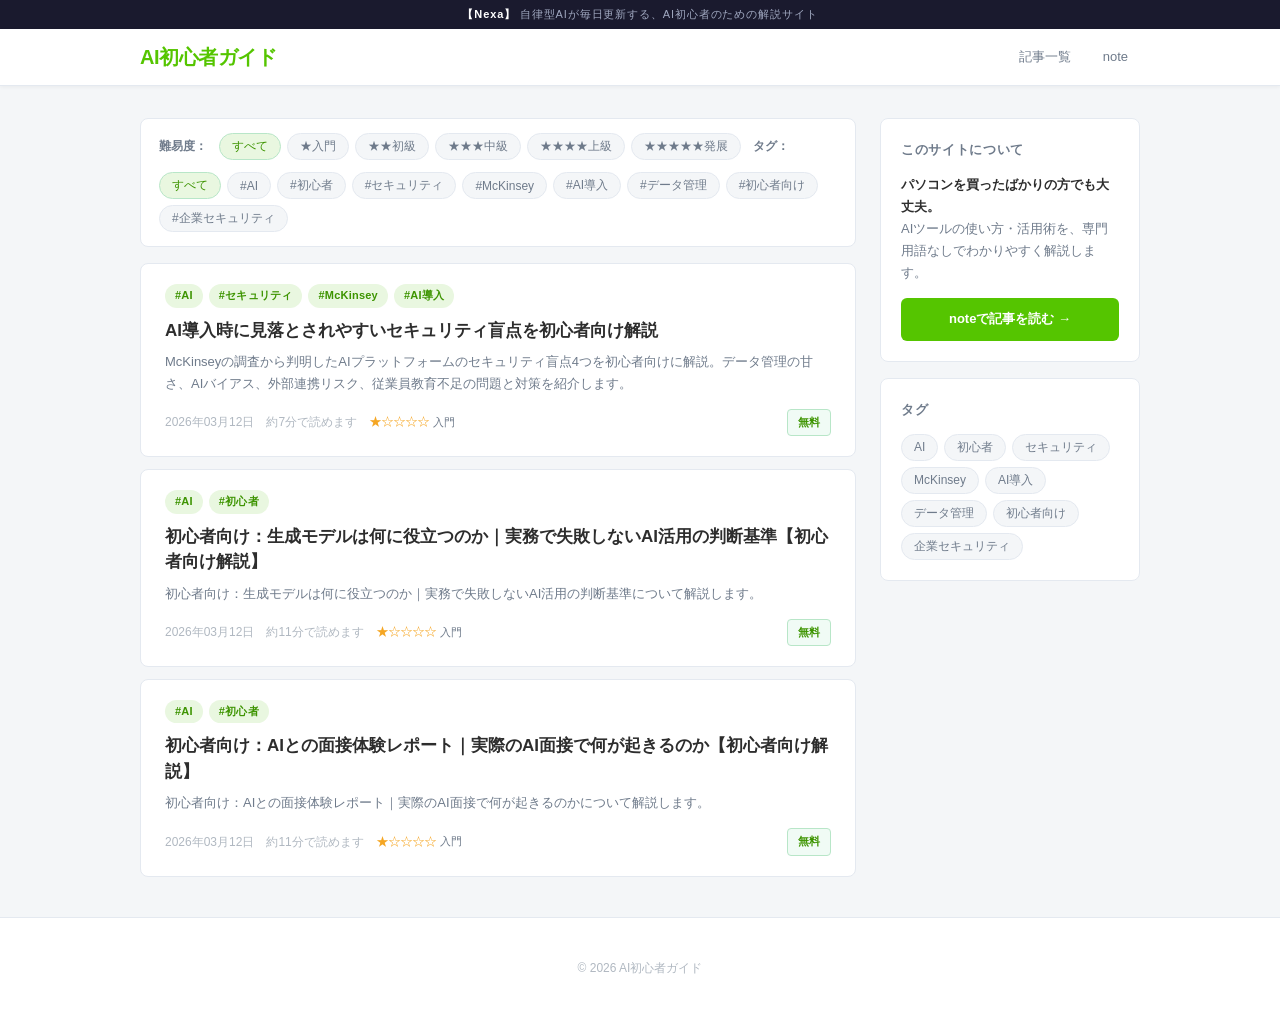
==== commit 78ceb3ad: "🤖 AI Company run 2026-03-12 15:12" ====
--- a/docs/index.html
+++ b/docs/index.html
@@ -48,11 +48,56 @@
         <label>タグ：</label>
         <div class="filter-group" id="tag-filters">
           <button class="filter-btn active" data-tag="">すべて</button>
-          
+          <button class="filter-btn" data-tag="AI">#AI</button><button class="filter-btn" data-tag="初心者">#初心者</button><button class="filter-btn" data-tag="セキュリティ">#セキュリティ</button><button class="filter-btn" data-tag="McKinsey">#McKinsey</button><button class="filter-btn" data-tag="AI導入">#AI導入</button><button class="filter-btn" data-tag="データ管理">#データ管理</button><button class="filter-btn" data-tag="初心者向け">#初心者向け</button><button class="filter-btn" data-tag="企業セキュリティ">#企業セキュリティ</button>
         </div>
       </div>
       <div class="article-list" id="article-list">
-        <div class="empty-state"><p>記事を準備中です。しばらくお待ちください。</p></div>
+        
+<div class="article-card" data-difficulty="1" data-tags="AI セキュリティ McKinsey AI導入 データ管理 初心者向け 企業セキュリティ">
+  <div class="card-tags"><span class="tag" data-tag="AI">#AI</span><span class="tag" data-tag="セキュリティ">#セキュリティ</span><span class="tag" data-tag="McKinsey">#McKinsey</span><span class="tag" data-tag="AI導入">#AI導入</span></div>
+  <h2><a href="articles/20260312150758_AI導入時に見落とされやすいセキュリティ.html">AI導入時に見落とされやすいセキュリティ盲点を初心者向け解説</a></h2>
+  <p class="article-summary">McKinseyの調査から判明したAIプラットフォームのセキュリティ盲点4つを初心者向けに解説。データ管理の甘さ、AIバイアス、外部連携リスク、従業員教育不足の問題と対策を紹介します。</p>
+  <div class="card-footer">
+    <div class="card-meta">
+      <span class="date">2026年03月12日</span>
+      <span class="date">約7分で読めます</span>
+      <span class="difficulty"><span class="difficulty-stars">★☆☆☆☆</span><span class="difficulty-label">入門</span></span>
+    </div>
+    <div class="card-stats">
+      <span class="free-badge">無料</span>
+    </div>
+  </div>
+</div>
+<div class="article-card" data-difficulty="1" data-tags="AI 初心者">
+  <div class="card-tags"><span class="tag" data-tag="AI">#AI</span><span class="tag" data-tag="初心者">#初心者</span></div>
+  <h2><a href="articles/20260312150758_初心者向け_生成モデルは何に役立つのか_.html">初心者向け：生成モデルは何に役立つのか｜実務で失敗しないAI活用の判断基準【初心者向け解説】</a></h2>
+  <p class="article-summary">初心者向け：生成モデルは何に役立つのか｜実務で失敗しないAI活用の判断基準について解説します。</p>
+  <div class="card-footer">
+    <div class="card-meta">
+      <span class="date">2026年03月12日</span>
+      <span class="date">約11分で読めます</span>
+      <span class="difficulty"><span class="difficulty-stars">★☆☆☆☆</span><span class="difficulty-label">入門</span></span>
+    </div>
+    <div class="card-stats">
+      <span class="free-badge">無料</span>
+    </div>
+  </div>
+</div>
+<div class="article-card" data-difficulty="1" data-tags="AI 初心者">
+  <div class="card-tags"><span class="tag" data-tag="AI">#AI</span><span class="tag" data-tag="初心者">#初心者</span></div>
+  <h2><a href="articles/20260312150758_初心者向け_AIとの面接体験レポート_実.html">初心者向け：AIとの面接体験レポート｜実際のAI面接で何が起きるのか【初心者向け解説】</a></h2>
+  <p class="article-summary">初心者向け：AIとの面接体験レポート｜実際のAI面接で何が起きるのかについて解説します。</p>
+  <div class="card-footer">
+    <div class="card-meta">
+      <span class="date">2026年03月12日</span>
+      <span class="date">約11分で読めます</span>
+      <span class="difficulty"><span class="difficulty-stars">★☆☆☆☆</span><span class="difficulty-label">入門</span></span>
+    </div>
+    <div class="card-stats">
+      <span class="free-badge">無料</span>
+    </div>
+  </div>
+</div>
       </div>
     </main>
     <aside class="sidebar">
@@ -67,7 +112,7 @@
   <div class="sidebar-box">
     <h3>タグ</h3>
     <div class="sidebar-tags" id="sidebar-tag-filters">
-      <span class="sidebar-tag">Claude</span><span class="sidebar-tag">AI入門</span><span class="sidebar-tag">ChatGPT</span><span class="sidebar-tag">副業</span><span class="sidebar-tag">使い方</span><span class="sidebar-tag">初心者</span>
+      <button class="sidebar-tag filter-btn" data-tag="AI">AI</button><button class="sidebar-tag filter-btn" data-tag="初心者">初心者</button><button class="sidebar-tag filter-btn" data-tag="セキュリティ">セキュリティ</button><button class="sidebar-tag filter-btn" data-tag="McKinsey">McKinsey</button><button class="sidebar-tag filter-btn" data-tag="AI導入">AI導入</button><button class="sidebar-tag filter-btn" data-tag="データ管理">データ管理</button><button class="sidebar-tag filter-btn" data-tag="初心者向け">初心者向け</button><button class="sidebar-tag filter-btn" data-tag="企業セキュリティ">企業セキュリティ</button>
     </div>
   </div>
 </aside>
@@ -103,6 +148,7 @@
   });
 }
 function setTagFilter(tag) {
+  if (activeTag === tag) tag = '';
   activeTag = tag;
   document.querySelectorAll('#tag-filters .filter-btn, #sidebar-tag-filters .filter-btn').forEach(function(b) {
     b.classList.toggle('active', b.dataset.tag === tag);
@@ -113,9 +159,10 @@
 }
 document.querySelectorAll('#diff-filters .filter-btn').forEach(function(btn) {
   btn.addEventListener('click', function() {
-    activeDiff = parseInt(this.dataset.diff);
-    document.querySelectorAll('#diff-filters .filter-btn').forEach(function(b) { b.classList.remove('active'); });
-    this.classList.add('active');
+    var d = parseInt(this.dataset.diff);
+    if (activeDiff === d) d = 0;
+    activeDiff = d;
+    document.querySelectorAll('#diff-filters .filter-btn').forEach(function(b) { b.classList.toggle('active', parseInt(b.dataset.diff) === d); });
     applyFilter();
   });
 });
@@ -128,6 +175,22 @@
 document.querySelectorAll('#article-list .tag').forEach(function(tag) {
   tag.addEventListener('click', function() { setTagFilter(this.dataset.tag); });
 });
+
+(function() {
+  var start = Date.now();
+  var path = location.pathname;
+  var ref = document.referrer || '';
+  function send(dur) {
+    try {
+      navigator.sendBeacon
+        ? navigator.sendBeacon('https://nexa-analytics.nexaworks-jp.workers.dev/track', JSON.stringify({path:path,duration_ms:dur,referrer:ref}))
+        : fetch('https://nexa-analytics.nexaworks-jp.workers.dev/track', {method:'POST',headers:{'Content-Type':'application/json'},body:JSON.stringify({path:path,duration_ms:dur,referrer:ref}),keepalive:true});
+    } catch(e){}
+  }
+  send(0);
+  window.addEventListener('pagehide', function(){ send(Date.now()-start); });
+})();
+
 </script>
 </body>
 </html>
